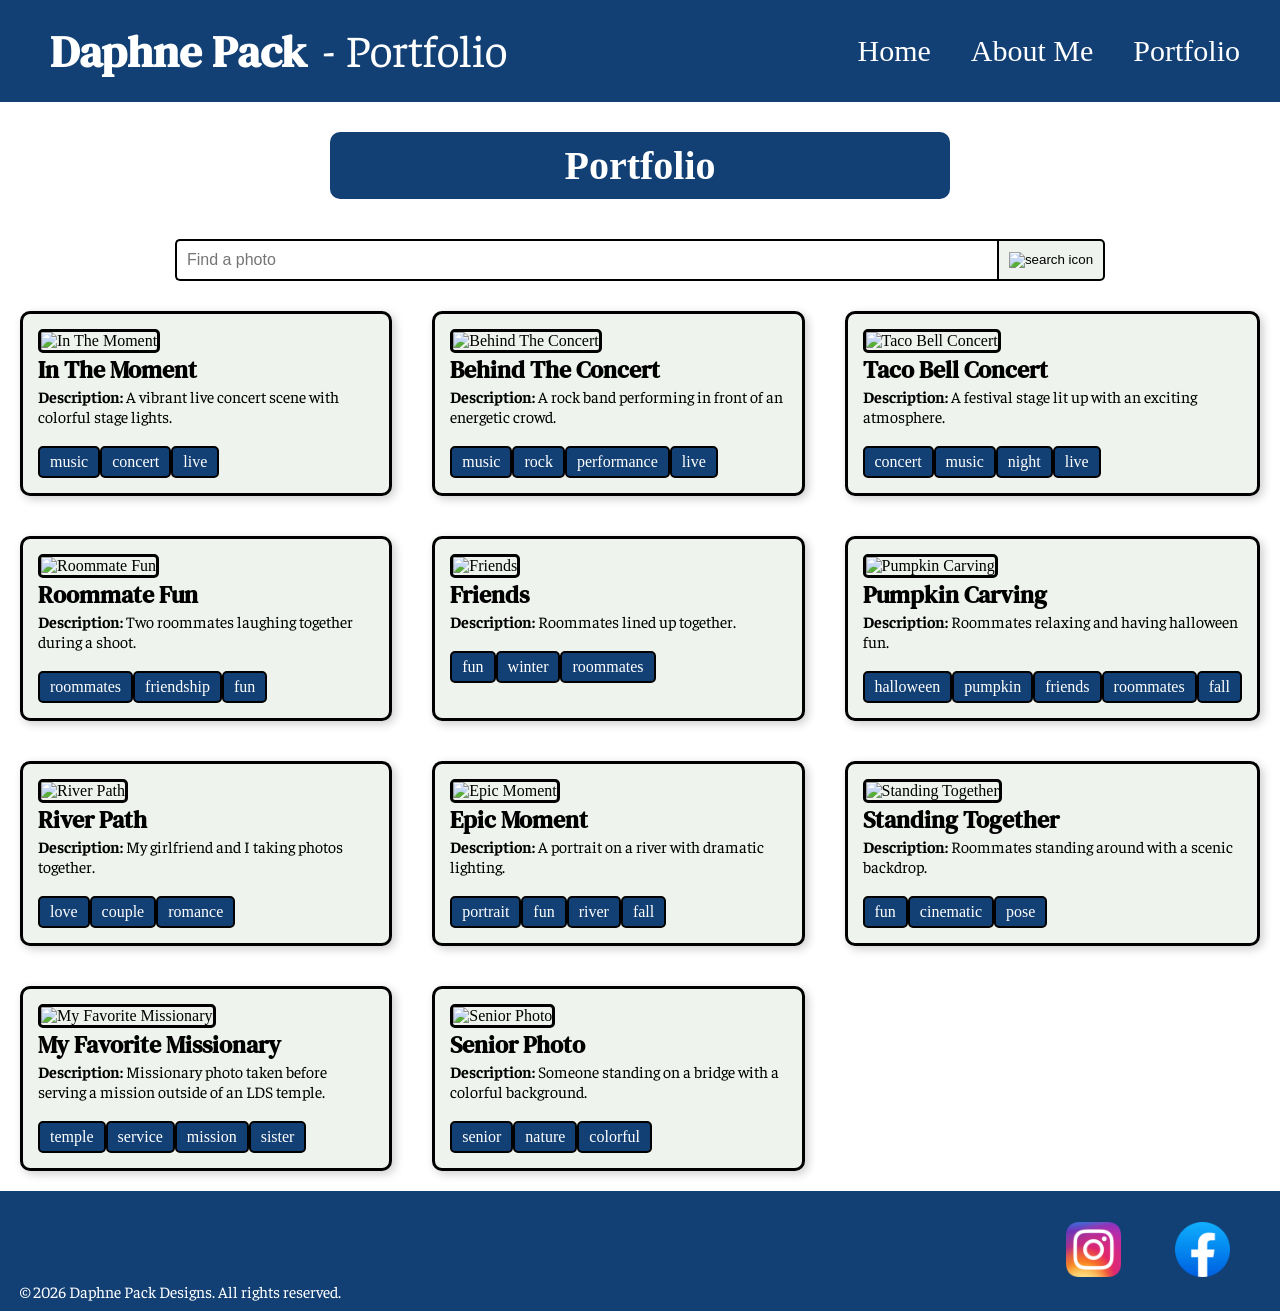
==== projects.html @ 00a36121 "Changed website from being a photo website, to Daphne's Portfolio" ====
<!DOCTYPE html>
<html lang="en">
<head>
    <meta charset="UTF-8">
    <meta name="author" content="Daphne Pack">
    <meta name="description" content="Website for displaying projects">
    <meta name="viewport" content="width=device-width, initial-scale=1.0">
    <meta property="og:title" content="Daphne Pack Portfolio">
    <meta property="og:type" content="website" />
    <meta property="og:description" content="This is a Portfolio website for Daphne Pack">
    <meta property="og:image" content="URL to an image">
    <meta property="og:url" content="URL of the page">
    <meta name="twitter:card" content="summary_large_image">
    <title>Daphne Pack Portfolio</title>
    <link href="styles/projects-style.css" rel="stylesheet"> 
    <script src="scripts/projects-script.js" defer></script>
</head>
<body>
    <!-- NAV BAR -->
    <header>
        <div id="title-card">
            <h1>Daphne Pack</h1>
            <p>-  Portfolio</p>
        </div>
        <nav>
            <ul>
                <li><a href="index.html">Home</a></li>
                <li><a href="index.html#aboutme">About Me</a></li>
                <li><a href="projects.html">Portfolio</a></li>
            </ul>
          </nav>
    </header>
    <main>

    <!-- Title -->
    <h2 class="portfolio-title">Portfolio</h2>

    <!--Search Bar-->
        <div class="sbar-container">
            <input type="text" id="search-input" name="query" placeholder="Find a photo" required>
            <button type="button" id="search-button">
                <img src="images/search.png" alt="search icon" id="search-icon">
            </button>
        </div>

        <!-- Photo Array -->
         <section id="photo-container">
         </section>
        
    </main>
    
    <!-- FOOTER -->
    <footer>
        <p>&copy; 2026 Daphne Pack Designs. All rights reserved.</p>
        <div class="social-links">
            <a href="https://www.instagram.com/daph_olivia/" target="_blank">
                <img src="images/instagram.png" alt="Instagram" width="55" height="55">
            </a>
            <a href="https://www.facebook.com/daphne.christensen.944" target="_blank">
                <img src="images/facebook.png" alt="Facebook" width="55" height="55">
            </a>
        </div>
    </footer>
</html>
---- styles/projects-style.css ----
/* ROOT */
@import url('https://fonts.googleapis.com/css2?family=DM+Serif+Text:ital@0;1&family=Faustina:ital,wght@0,300..800;1,300..800&family=Tinos:ital,wght@0,400;0,700;1,400;1,700&display=swap');
/*Title: DM Serif Text */
/* Subtext: Tinos */
/* Body: Faustina */
:root {
    --accent-color1: #134074;
    --accent-color2: #13315C;
    --primary-color: #0B2545;
    --secondary-color: #8DA9C4;
    --white-color: #EEF4ED;
  }

  /* GLOBAL */
* {
  margin: 0;
}  
h1 {
  font-family: "DM Serif Text";
}
h2 {
  font-family: "Tinos";
}
p {
  font-family: "Faustina";
}

/* --=== HEADER ============================================================================================= */
header {
  background-color: var(--accent-color1);
  display: flex;
  justify-content: space-between; /* Pushes items to opposite sides */
  align-items: center;
}
#title-card {
  padding: 20px;
  text-align: left;
  display: flex;
}
header h1 {
  padding-left: 30px;
  font-size: 45px;
  color: white;
}
header p {
  font-size: 45px;
  padding-left: 15px;
  color: white;
}
nav ul {
  display: flex; /* Makes nav items align horizontally */
  list-style: none;
  padding: 20px;
}
nav ul li a {
  font-family: "Tinos";
  text-decoration: none;
  padding: 20px;
  color: white;
  font-size: 30px;
}
nav ul li a:hover {
  filter: brightness(60%);
  transition: 0.3s ease-in-out;
}

/* --=== TITLE ============================================================================================= */
.portfolio-title {
    padding: 10px;
    background-color: var(--accent-color1);
    border-radius: 10px;
    text-align: center;
    color: white;
    font-size: 40px;
    width: 600px;
    margin: 30px auto;
}

/* --=== SEARCH BAR ============================================================================================= */
.sbar-container {
    width: 100%;
    display: flex;
    justify-content: center;
    padding: 10px;
    box-sizing: border-box;
    margin-top: 10px;
    gap: 0;
}
#search-input {
    width: 100%;
    max-width: 800px;
    padding: 10px;
    font-size: 16px;
    border: 2px solid black;
    border-right: none;
    border-radius: 5px 0 0 5px;
}
#search-button {
    padding: 10px;
    border: 2px solid black;
    border-radius: 0 5px 5px 0;
    background-color: var(--white-color);
    cursor: pointer;
}
#search-button img {
    width: 25px;
}
 
/* --=== PHOTOS ============================================================================================= */
main {
    background-color: white;
}
#photo-container {
    display: grid;
    grid-template-columns: 1fr 1fr 1fr;;
}
.photo {
    border: 3px solid black;
    border-radius: 10px;
    padding: 15px;
    margin: 20px;
    background-color: var(--white-color);
    box-shadow: 3px 3px 10px rgba(0, 0, 0, 0.2);
}
.photo img {
    border: 3px solid black;
    border-radius: 5px;
}
.photo-tags {
    list-style: none;
    padding: 0;
    display: flex;
    margin-top: 20px;
}
.photo-tags li {
    gap: 5px;
    border: 2px solid black;
    padding: 5px 10px;
    border-radius: 5px; 
    background-color: var(--accent-color1);
    color: white;
    display: inline-block;
}

/* --=== FOOTER ============================================================================================= */
footer {
    background-color: var(--accent-color1);
    display: flex;
    align-items: flex-end;
    justify-content: space-between;
    height: 120px;
}
.social-links {
    padding-top: 30px;
    padding-bottom: 30px;
}
.social-links a {
    margin-right: 50px;
    text-decoration: none;
}
.social-links img:hover {
    filter: brightness(80%);
    transition: 0.3s ease-in-out;
}
footer p {
    padding: 5px;
    text-align: left;
    color: white;
    border-radius: 5px;
    margin-left: 15px;
    margin-right: 20px;
    margin-bottom: 5px;
}

/* --=== MODAL VIEWER ============================================================================================= */
.viewer {
    position: fixed;
    top: 0;
    left: 0;
    bottom: 0;
    right: 0;
    background-color: rgba(0, 0, 0, 0.75);
    display: grid;
    justify-items: center;
    align-items: center;
    z-index: 10;
}
.viewer img {
    width: auto;
    height: 600px;
    object-fit: contain;
    border: none;
    outline: none;
    border: 5px solid black;
}
.close-viewer {
    position: absolute;
    top: 10px;
    right: 20px;
    font-size: 2em;
    color: var(--white-color);
    background: none;
    border: none;
    cursor: pointer;
    z-index: 20;
}
.close-viewer:hover {
    color: red;
}

/* --=== MOBILE STYLES ============================================================================================= */
@media (max-width: 1200px) {
  /* HEADER */
  header {
    flex-direction: column;
    padding: 10px 0; 
    text-align: center; 
  }

  #title-card {
    padding: 10px;
    justify-content: center;
  }

  #title-card p {
    padding-left: 8px;
  }

  header h1 {
    font-size: 30px;
    padding-left: 0;
  }

  header p {
    font-size: 30px;
    padding-left: 0;
  }

  nav ul {
    flex-direction: column;
    align-items: center; 
    padding: 10px 0;
  }

  nav ul li a {
    font-size: 18px;
    padding: 10px 0;
  }
}
@media (max-width: 1000px) {
    .portfolio-title {
        font-size: 30px;
        width: 300px;
    }

    .viewer img {
        width: auto;
        height: 300px;
    }

    /* FOOTER */
    footer {
    flex-direction: column;
    height: auto;
    align-items: center;
    padding: 10px 0;
    }

    .social-links {
    padding: 10px 0;
    }

    footer p {
    font-size: 14px;
    text-align: center;
    margin-left: 0;
    margin-right: 0;
    }
}
@media (max-width: 1200px) {
    /* PHOTOS */
    #photo-container {
        grid-template-columns: 1fr 1fr;
    }

    .photo {
        padding: 10px;
        margin: 10px;
    }

    .photo-tags {
        flex-wrap: wrap;
    }
}
@media (max-width: 700px) {
    #photo-container {
        grid-template-columns: 1fr;
    }
}
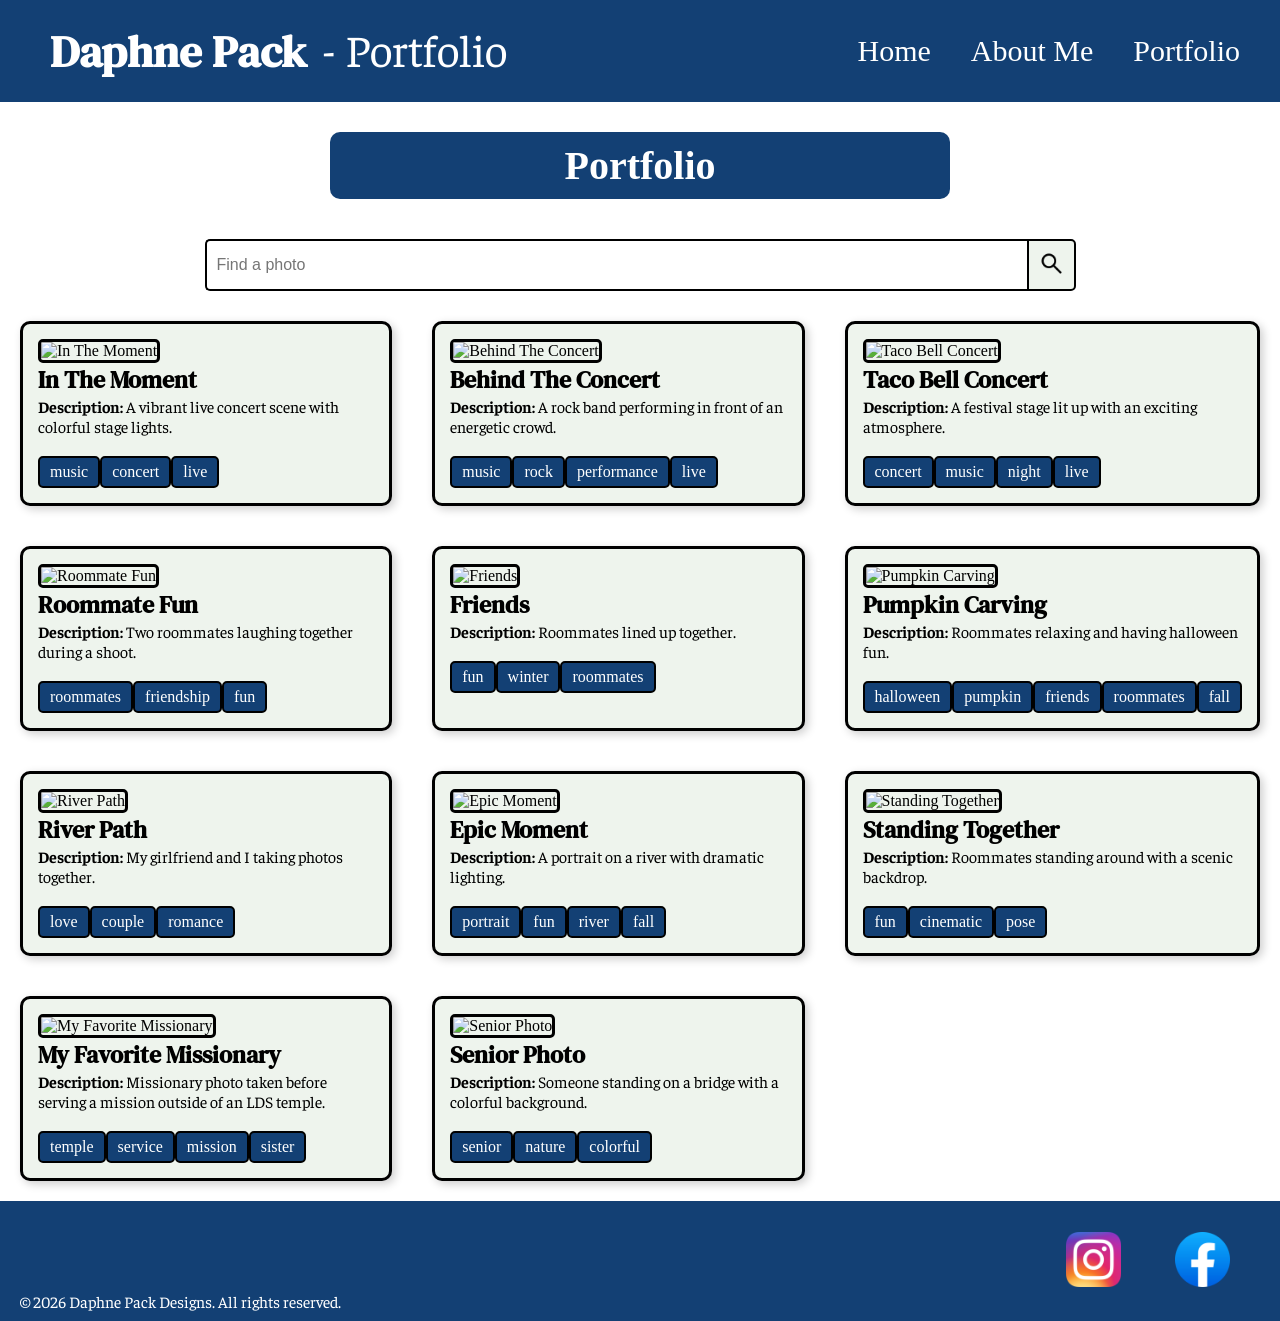
==== commit 5ab90b2f: "added icons" ====
--- a/projects.html
+++ b/projects.html
@@ -7,6 +7,7 @@
     <meta name="viewport" content="width=device-width, initial-scale=1.0">
     <meta property="og:title" content="Daphne Pack Portfolio">
     <meta property="og:type" content="website" />
+    <link rel="icon" type="image/png" href="images/favicon.png">
     <meta property="og:description" content="This is a Portfolio website for Daphne Pack">
     <meta property="og:image" content="URL to an image">
     <meta property="og:url" content="URL of the page">
